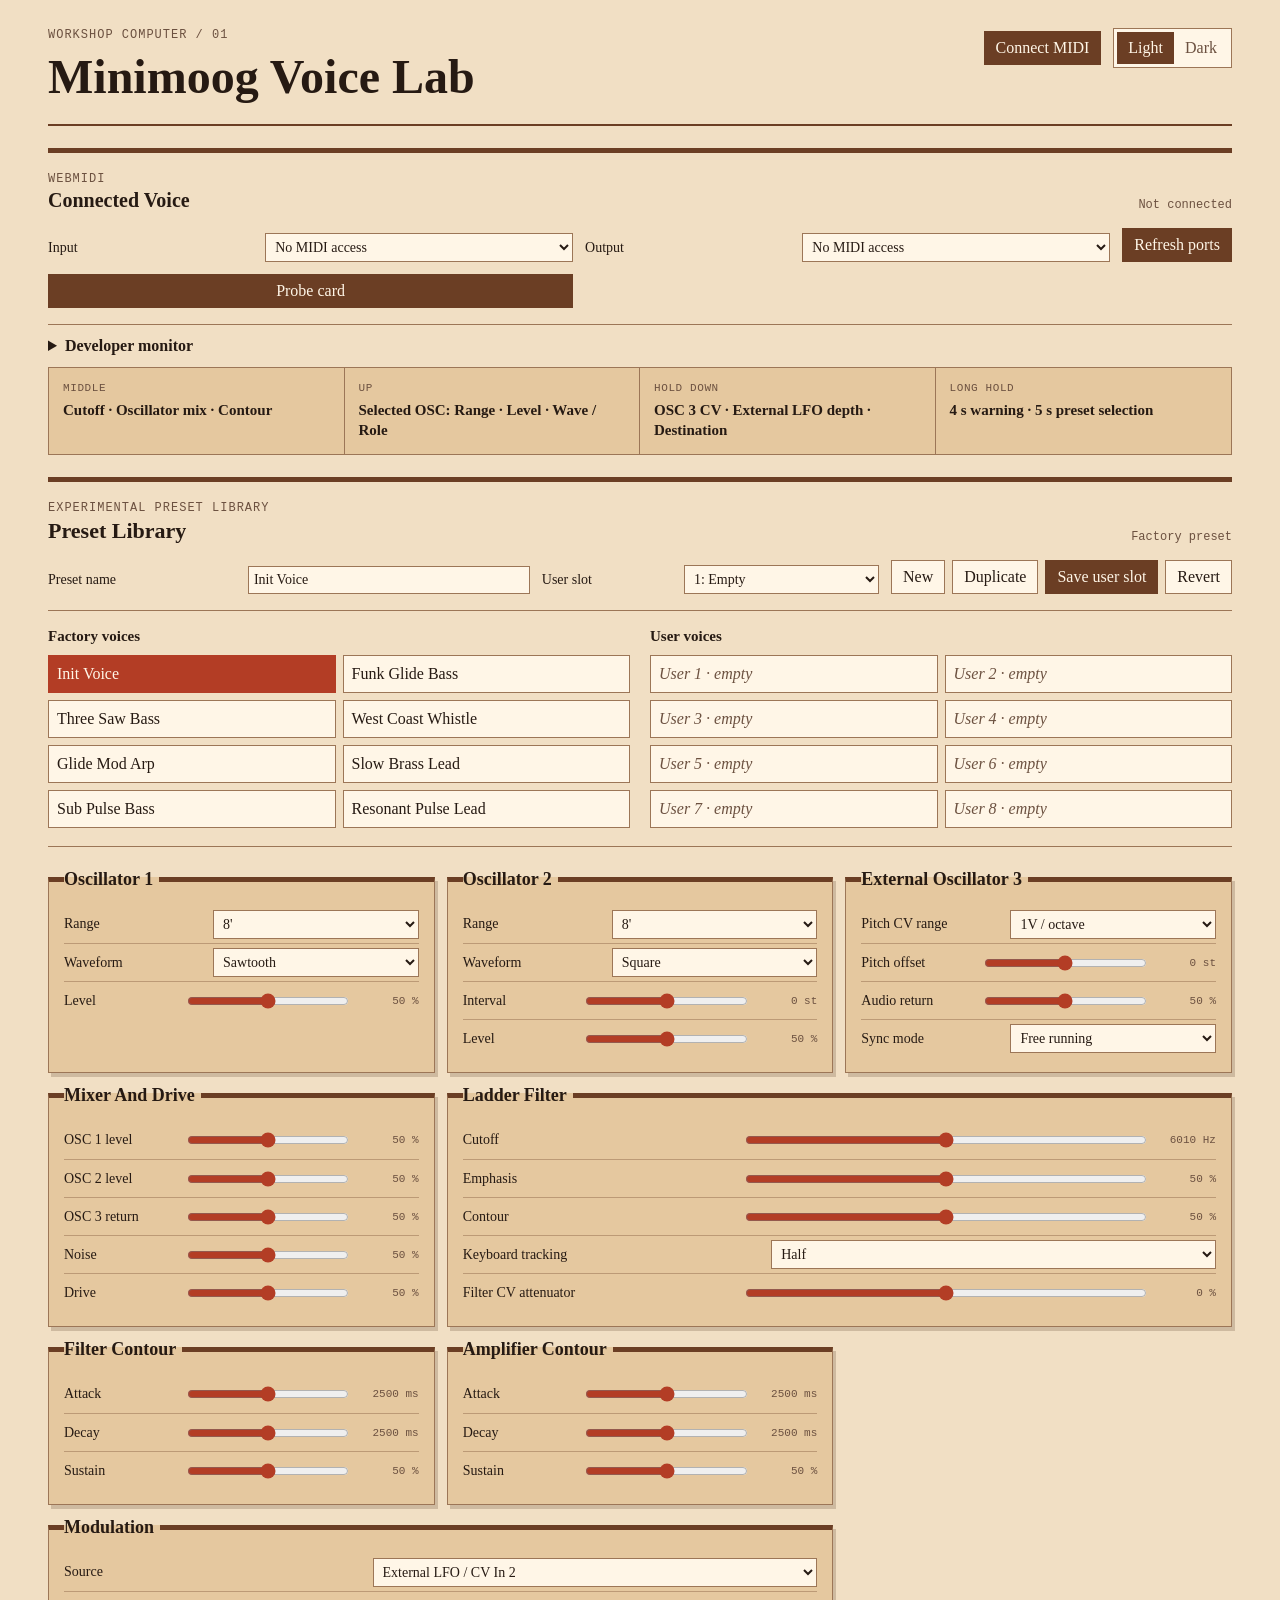
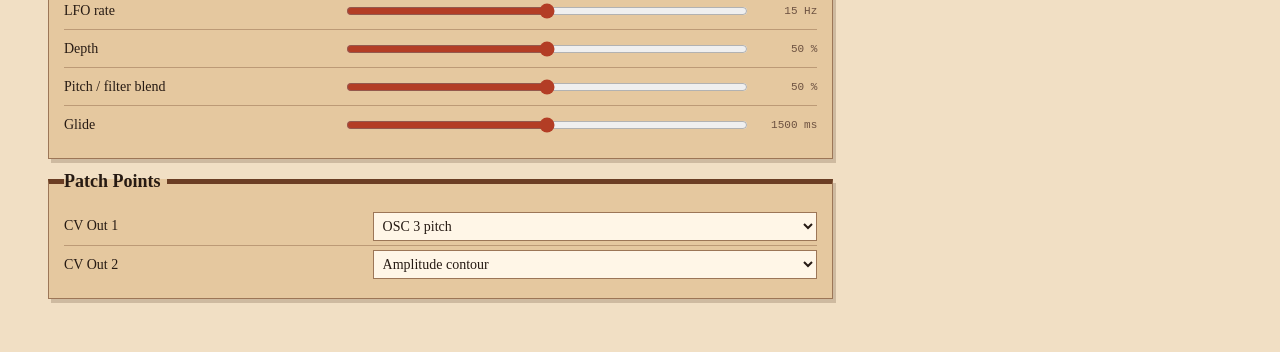
==== web/index.html @ 95cb6345 "Use MIDI CC identity readback for web connection" ====
<!doctype html>
<html lang="en">
<head>
  <meta charset="utf-8">
  <meta name="viewport" content="width=device-width, initial-scale=1">
  <meta name="color-scheme" content="light dark">
  <title>Minimoog Voice Lab</title>
  <link rel="stylesheet" href="styles.css">
</head>
<body>
  <main class="lab-shell">
    <header class="topbar">
      <div>
        <p class="eyebrow">Workshop Computer / 01</p>
        <h1>Minimoog Voice Lab</h1>
      </div>
      <div class="topbar-actions">
        <button id="midiConnect" class="connect-button" type="button">Connect MIDI</button>
        <div class="theme-toggle" role="group" aria-label="Colour theme">
          <button type="button" data-theme="light">Light</button>
          <button type="button" data-theme="dark">Dark</button>
        </div>
      </div>
    </header>

    <section class="midi-tools" aria-label="MIDI connection and developer monitor">
      <div class="midi-tools-head">
        <div>
          <span class="eyebrow">WebMIDI</span>
          <h2>Connected Voice</h2>
        </div>
        <output id="midiStatus" class="midi-status" aria-live="polite">Not connected</output>
      </div>
      <div class="midi-ports">
        <label>Input<select id="midiInput"><option>No MIDI access</option></select></label>
        <label>Output<select id="midiOutput"><option>No MIDI access</option></select></label>
        <button id="midiRefresh" type="button">Refresh ports</button>
        <button id="midiProbe" type="button">Probe card</button>
      </div>
      <details class="developer-tools">
        <summary>Developer monitor</summary>
        <div class="developer-actions">
          <button id="midiClearLog" type="button">Clear log</button>
          <label class="midi-filter"><input id="midiShowAll" type="checkbox"> Show all MIDI</label>
        </div>
        <pre id="midiLog" class="midi-log" aria-live="polite">Waiting for MIDI traffic.</pre>
        <div class="sysex-send">
          <label>Raw SysEx<input id="midiSysex" type="text" spellcheck="false" placeholder="F0 7D ... F7"></label>
          <button id="midiSendSysex" type="button">Send</button>
        </div>
      </details>
    </section>

    <section class="panel-map" aria-label="Physical panel mapping">
      <div><span>Middle</span><strong>Cutoff · Oscillator mix · Contour</strong></div>
      <div><span>Up</span><strong>Selected OSC: Range · Level · Wave / Role</strong></div>
      <div><span>Hold down</span><strong>OSC 3 CV · External LFO depth · Destination</strong></div>
      <div><span>Long hold</span><strong>4 s warning · 5 s preset selection</strong></div>
    </section>

    <section class="preset-workspace" aria-label="Preset library">
      <div class="preset-heading">
        <div>
          <span class="eyebrow">Experimental preset library</span>
          <h2>Preset Library</h2>
        </div>
        <output id="presetStatus" class="preset-status" aria-live="polite">Factory preset</output>
      </div>
      <div class="preset-layout">
        <label class="preset-name">Preset name<input id="presetName" type="text" maxlength="16" autocomplete="off"></label>
        <label class="preset-slot">User slot<select id="userSlot" aria-label="User preset slot"></select></label>
        <div class="preset-actions" aria-label="Preset actions">
          <button id="presetNew" type="button">New</button>
          <button id="presetDuplicate" type="button">Duplicate</button>
          <button id="presetSave" type="button">Save user slot</button>
          <button id="presetReset" type="button">Revert</button>
        </div>
      </div>
      <div class="preset-banks">
        <div>
          <h3>Factory voices</h3>
          <div id="factoryPresets" class="preset-list" role="list"></div>
        </div>
        <div>
          <h3>User voices</h3>
          <div id="userPresets" class="preset-list" role="list"></div>
        </div>
      </div>
    </section>

    <section class="control-grid">
      <fieldset class="module oscillator">
        <legend>Oscillator 1</legend>
        <label>Range<select data-param="osc1.range"><option>32'</option><option>16'</option><option selected>8'</option><option>4'</option><option>2'</option></select></label>
        <label>Waveform<select data-param="osc1.waveform"><option>Triangle</option><option>Triangle / sawtooth</option><option selected>Sawtooth</option><option>Square</option><option>Wide rectangle</option><option>Narrow rectangle</option></select></label>
        <label>Level<input data-param="osc1.level" data-unit="%" type="range" min="0" max="100" value="50"></label>
      </fieldset>

      <fieldset class="module oscillator">
        <legend>Oscillator 2</legend>
        <label>Range<select data-param="osc2.range"><option>32'</option><option>16'</option><option selected>8'</option><option>4'</option><option>2'</option></select></label>
        <label>Waveform<select data-param="osc2.waveform"><option>Triangle</option><option>Triangle / sawtooth</option><option>Sawtooth</option><option selected>Square</option><option>Wide rectangle</option><option>Narrow rectangle</option></select></label>
        <label>Interval<input data-param="osc2.interval" data-unit="st" type="range" min="-24" max="24" value="0"></label>
        <label>Level<input data-param="osc2.level" data-unit="%" type="range" min="0" max="100" value="50"></label>
      </fieldset>

      <fieldset class="module external">
        <legend>External Oscillator 3</legend>
        <label>Pitch CV range<select data-param="osc3.pitchRange"><option>Off</option><option selected>1V / octave</option><option>Wide</option></select></label>
        <label>Pitch offset<input data-param="osc3.offset" data-unit="st" type="range" min="-24" max="24" value="0"></label>
        <label>Audio return<input data-param="osc3.returnLevel" data-unit="%" type="range" min="0" max="100" value="50"></label>
        <label>Sync mode<select data-param="osc3.syncMode"><option selected>Free running</option><option>Envelope reset</option><option>Hard sync</option></select></label>
      </fieldset>

      <fieldset class="module mixer">
        <legend>Mixer And Drive</legend>
        <label>OSC 1 level<input data-param="mixer.osc1Level" data-unit="%" type="range" min="0" max="100" value="50"></label>
        <label>OSC 2 level<input data-param="mixer.osc2Level" data-unit="%" type="range" min="0" max="100" value="50"></label>
        <label>OSC 3 return<input data-param="mixer.osc3Return" data-unit="%" type="range" min="0" max="100" value="50"></label>
        <label>Noise<input data-param="mixer.noise" data-unit="%" type="range" min="0" max="100" value="50"></label>
        <label>Drive<input data-param="mixer.drive" data-unit="%" type="range" min="0" max="100" value="50"></label>
      </fieldset>

      <fieldset class="module filter wide">
        <legend>Ladder Filter</legend>
        <label>Cutoff<input data-param="filter.cutoff" data-unit="Hz" type="range" min="20" max="12000" value="6010"></label>
        <label>Emphasis<input data-param="filter.emphasis" data-unit="%" type="range" min="0" max="100" value="50"></label>
        <label>Contour<input data-param="filter.contour" data-unit="%" type="range" min="0" max="100" value="50"></label>
        <label>Keyboard tracking<select data-param="filter.keyboardTracking"><option>Off</option><option selected>Half</option><option>Full</option></select></label>
        <label>Filter CV attenuator<input data-param="filter.cvAttenuator" data-unit="%" type="range" min="-100" max="100" value="0"></label>
      </fieldset>

      <fieldset class="module envelope">
        <legend>Filter Contour</legend>
        <label>Attack<input data-param="filterAds.attack" data-unit="ms" type="range" min="0" max="5000" value="2500"></label>
        <label>Decay<input data-param="filterAds.decay" data-unit="ms" type="range" min="0" max="5000" value="2500"></label>
        <label>Sustain<input data-param="filterAds.sustain" data-unit="%" type="range" min="0" max="100" value="50"></label>
      </fieldset>

      <fieldset class="module envelope">
        <legend>Amplifier Contour</legend>
        <label>Attack<input data-param="ampAds.attack" data-unit="ms" type="range" min="0" max="5000" value="2500"></label>
        <label>Decay<input data-param="ampAds.decay" data-unit="ms" type="range" min="0" max="5000" value="2500"></label>
        <label>Sustain<input data-param="ampAds.sustain" data-unit="%" type="range" min="0" max="100" value="50"></label>
      </fieldset>

      <fieldset class="module modulation wide">
        <legend>Modulation</legend>
        <label>Source<select data-param="modulation.source"><option>Internal LFO</option><option selected>External LFO / CV In 2</option><option>Filter contour</option></select></label>
        <label>LFO rate<input data-param="modulation.rate" data-unit="Hz" type="range" min="0" max="30" step="0.1" value="15"></label>
        <label>Depth<input data-param="modulation.depth" data-unit="%" type="range" min="0" max="100" value="50"></label>
        <label>Pitch / filter blend<input data-param="modulation.blend" data-unit="%" type="range" min="0" max="100" value="50"></label>
        <label>Glide<input data-param="modulation.glide" data-unit="ms" type="range" min="0" max="3000" value="1500"></label>
      </fieldset>

      <fieldset class="module io wide">
        <legend>Patch Points</legend>
        <label>CV Out 1<select data-param="outputs.cvOut1"><option selected>OSC 3 pitch</option><option>Filter cutoff</option><option>Envelope</option></select></label>
        <label>CV Out 2<select data-param="outputs.cvOut2"><option selected>Amplitude contour</option><option>Filter contour</option><option>LFO</option></select></label>
      </fieldset>
    </section>

  </main>
  <script src="app.js"></script>
</body>
</html>
---- web/styles.css ----
:root {
  color-scheme: light;
  --paper: #f1dfc4;
  --panel: #e5c89f;
  --ink: #261a13;
  --muted: #6c5140;
  --line: #9c7657;
  --wood: #6b3e24;
  --accent: #b33d25;
  --control: #fff6e7;
  --shadow: rgba(68, 36, 18, 0.2);
}

:root[data-theme="dark"] {
  color-scheme: dark;
  --paper: #1f1712;
  --panel: #342016;
  --ink: #f8e8cd;
  --muted: #d0ac87;
  --line: #795039;
  --wood: #c47b48;
  --accent: #f07f45;
  --control: #291b15;
  --shadow: rgba(0, 0, 0, 0.35);
}

* { box-sizing: border-box; }
body { margin: 0; min-width: 320px; background: var(--paper); color: var(--ink); font-family: Georgia, "Times New Roman", serif; }
button, input, select { font: inherit; }
.lab-shell { max-width: 1320px; margin: 0 auto; padding: 28px clamp(18px, 4vw, 48px) 52px; }
.topbar { display: flex; justify-content: space-between; gap: 24px; align-items: start; border-bottom: 2px solid var(--wood); padding-bottom: 20px; }
.eyebrow { margin: 0 0 7px; color: var(--muted); font: 12px ui-monospace, SFMono-Regular, Menlo, monospace; letter-spacing: 1px; text-transform: uppercase; }
h1 { margin: 0; font-size: clamp(30px, 5vw, 48px); font-weight: 600; }
.topbar-actions { display: flex; gap: 12px; align-items: center; }
.connect-button, .midi-ports button, .developer-actions button, .sysex-send button, .preset-actions button { border: 1px solid var(--wood); border-radius: 0; background: var(--wood); color: #fff6e7; cursor: pointer; padding: 7px 11px; }
.theme-toggle { display: flex; border: 1px solid var(--line); padding: 3px; background: var(--control); }
.theme-toggle button { border: 0; background: transparent; color: var(--muted); cursor: pointer; padding: 7px 11px; }
.theme-toggle button.is-active { background: var(--wood); color: #fff6e7; }
.panel-map { display: grid; grid-template-columns: repeat(4, minmax(0, 1fr)); border: 1px solid var(--line); border-top: 0; background: var(--panel); }
.panel-map div { min-height: 82px; padding: 14px; border-right: 1px solid var(--line); }
.panel-map div:last-child { border-right: 0; }
.panel-map span { display: block; color: var(--muted); font: 11px ui-monospace, SFMono-Regular, Menlo, monospace; letter-spacing: .6px; text-transform: uppercase; }
.panel-map strong { display: block; margin-top: 7px; font-size: 15px; line-height: 1.3; }
.preset-workspace { margin-top: 22px; border-top: 5px solid var(--wood); border-bottom: 1px solid var(--line); padding: 15px 0 18px; }
.preset-heading { display: flex; justify-content: space-between; gap: 16px; align-items: end; }
.preset-heading h2, .preset-workspace h3 { margin: 3px 0 0; }
.preset-heading h2 { font-size: 22px; }
.preset-workspace h3 { font-size: 15px; }
.preset-status { color: var(--muted); font: 12px ui-monospace, SFMono-Regular, Menlo, monospace; text-align: right; }
.preset-layout { display: grid; grid-template-columns: minmax(200px, 1fr) minmax(160px, .7fr) auto; gap: 12px; align-items: end; margin: 16px 0; }
.preset-layout label { border: 0; min-height: 0; }
.preset-name input { width: 100%; border: 1px solid var(--line); border-radius: 0; background: var(--control); color: var(--ink); padding: 5px; }
.preset-actions { display: flex; flex-wrap: wrap; gap: 7px; justify-content: end; }
.preset-actions button:nth-child(1), .preset-actions button:nth-child(2), .preset-actions button:nth-child(4) { background: var(--control); color: var(--ink); border-color: var(--line); }
.preset-banks { display: grid; grid-template-columns: repeat(2, minmax(0, 1fr)); gap: 20px; border-top: 1px solid var(--line); padding-top: 14px; }
.preset-list { display: grid; grid-template-columns: repeat(2, minmax(0, 1fr)); gap: 7px; margin-top: 10px; }
.preset-button { min-width: 0; min-height: 38px; border: 1px solid var(--line); border-radius: 0; background: var(--control); color: var(--ink); cursor: pointer; overflow: hidden; padding: 6px 8px; text-align: left; text-overflow: ellipsis; white-space: nowrap; }
.preset-button.is-active { background: var(--accent); border-color: var(--accent); color: #fff6e7; }
.preset-button.is-empty { color: var(--muted); cursor: default; font-style: italic; }
.control-grid { display: grid; grid-template-columns: repeat(3, minmax(0, 1fr)); gap: 12px; margin-top: 22px; }
.module { min-width: 0; margin: 0; padding: 15px; border: 1px solid var(--line); border-top: 5px solid var(--wood); background: var(--panel); box-shadow: 3px 4px 0 var(--shadow); }
.module.wide { grid-column: span 2; }
legend { padding: 0 6px 0 0; font-size: 18px; font-weight: 700; }
label { display: grid; grid-template-columns: minmax(0, 1fr) minmax(84px, 1.5fr); align-items: center; gap: 12px; min-height: 38px; border-top: 1px solid color-mix(in srgb, var(--line) 55%, transparent); font-size: 14px; }
label:first-of-type { border-top: 0; }
label:has(input[type="range"]) { grid-template-columns: minmax(0, 1fr) minmax(84px, 1.5fr) auto; }
select { width: 100%; border: 1px solid var(--line); border-radius: 0; background: var(--control); color: var(--ink); padding: 5px; }
input[type="range"] { width: 100%; accent-color: var(--accent); }
.range-readout {
  width: 9ch;
  color: var(--muted);
  font: 11px ui-monospace, SFMono-Regular, Menlo, monospace;
  font-variant-numeric: tabular-nums;
  text-align: right;
  white-space: nowrap;
}
.midi-tools { margin-top: 22px; border-top: 5px solid var(--wood); border-bottom: 1px solid var(--line); padding: 15px 0 0; }
.midi-tools-head { display: flex; justify-content: space-between; gap: 16px; align-items: end; }
.midi-tools h2 { margin: 3px 0 0; font-size: 20px; }
.midi-status { color: var(--muted); font: 12px ui-monospace, SFMono-Regular, Menlo, monospace; text-align: right; }
.midi-ports { display: grid; grid-template-columns: repeat(2, minmax(0, 1fr)) auto; gap: 12px; align-items: end; margin: 16px 0; }
.midi-ports label, .sysex-send label { border: 0; min-height: 0; }
.developer-tools { border-top: 1px solid var(--line); }
.developer-tools summary { cursor: pointer; padding: 12px 0; font-weight: 700; }
.developer-actions { display: flex; justify-content: space-between; gap: 12px; align-items: center; padding-bottom: 10px; }
.midi-filter { display: flex; align-items: center; gap: 6px; min-height: 0; border: 0; }
.midi-log { min-height: 180px; max-height: 320px; margin: 0 0 12px; overflow: auto; border: 1px solid var(--line); background: var(--control); color: var(--ink); padding: 10px; font: 12px/1.45 ui-monospace, SFMono-Regular, Menlo, monospace; white-space: pre-wrap; }
.sysex-send { display: grid; grid-template-columns: minmax(0, 1fr) auto; gap: 12px; align-items: end; padding-bottom: 16px; }
.sysex-send input { width: 100%; border: 1px solid var(--line); border-radius: 0; background: var(--control); color: var(--ink); padding: 5px; font: 12px ui-monospace, SFMono-Regular, Menlo, monospace; }
@media (max-width: 900px) { .panel-map, .control-grid { grid-template-columns: repeat(2, minmax(0, 1fr)); } .panel-map div:nth-child(2) { border-right: 0; } .module.wide { grid-column: span 2; } .preset-layout { grid-template-columns: repeat(2, minmax(0, 1fr)); } .preset-actions { grid-column: span 2; justify-content: start; } }
@media (max-width: 600px) { .topbar { align-items: center; } .topbar-actions { align-items: end; flex-direction: column; } .panel-map, .control-grid, .midi-ports, .preset-layout, .preset-banks { grid-template-columns: 1fr; } .panel-map div, .panel-map div:nth-child(2) { border-right: 0; border-bottom: 1px solid var(--line); } .panel-map div:last-child { border-bottom: 0; } .module.wide { grid-column: auto; } label, label:has(input[type="range"]), .sysex-send label { grid-template-columns: 1fr; gap: 4px; padding: 8px 0; } .range-readout { text-align: left; } .midi-tools-head, .developer-actions, .sysex-send { align-items: stretch; flex-direction: column; } .sysex-send { display: flex; } .preset-heading { align-items: start; flex-direction: column; } .preset-status { text-align: left; } .preset-actions { grid-column: auto; justify-content: start; } }
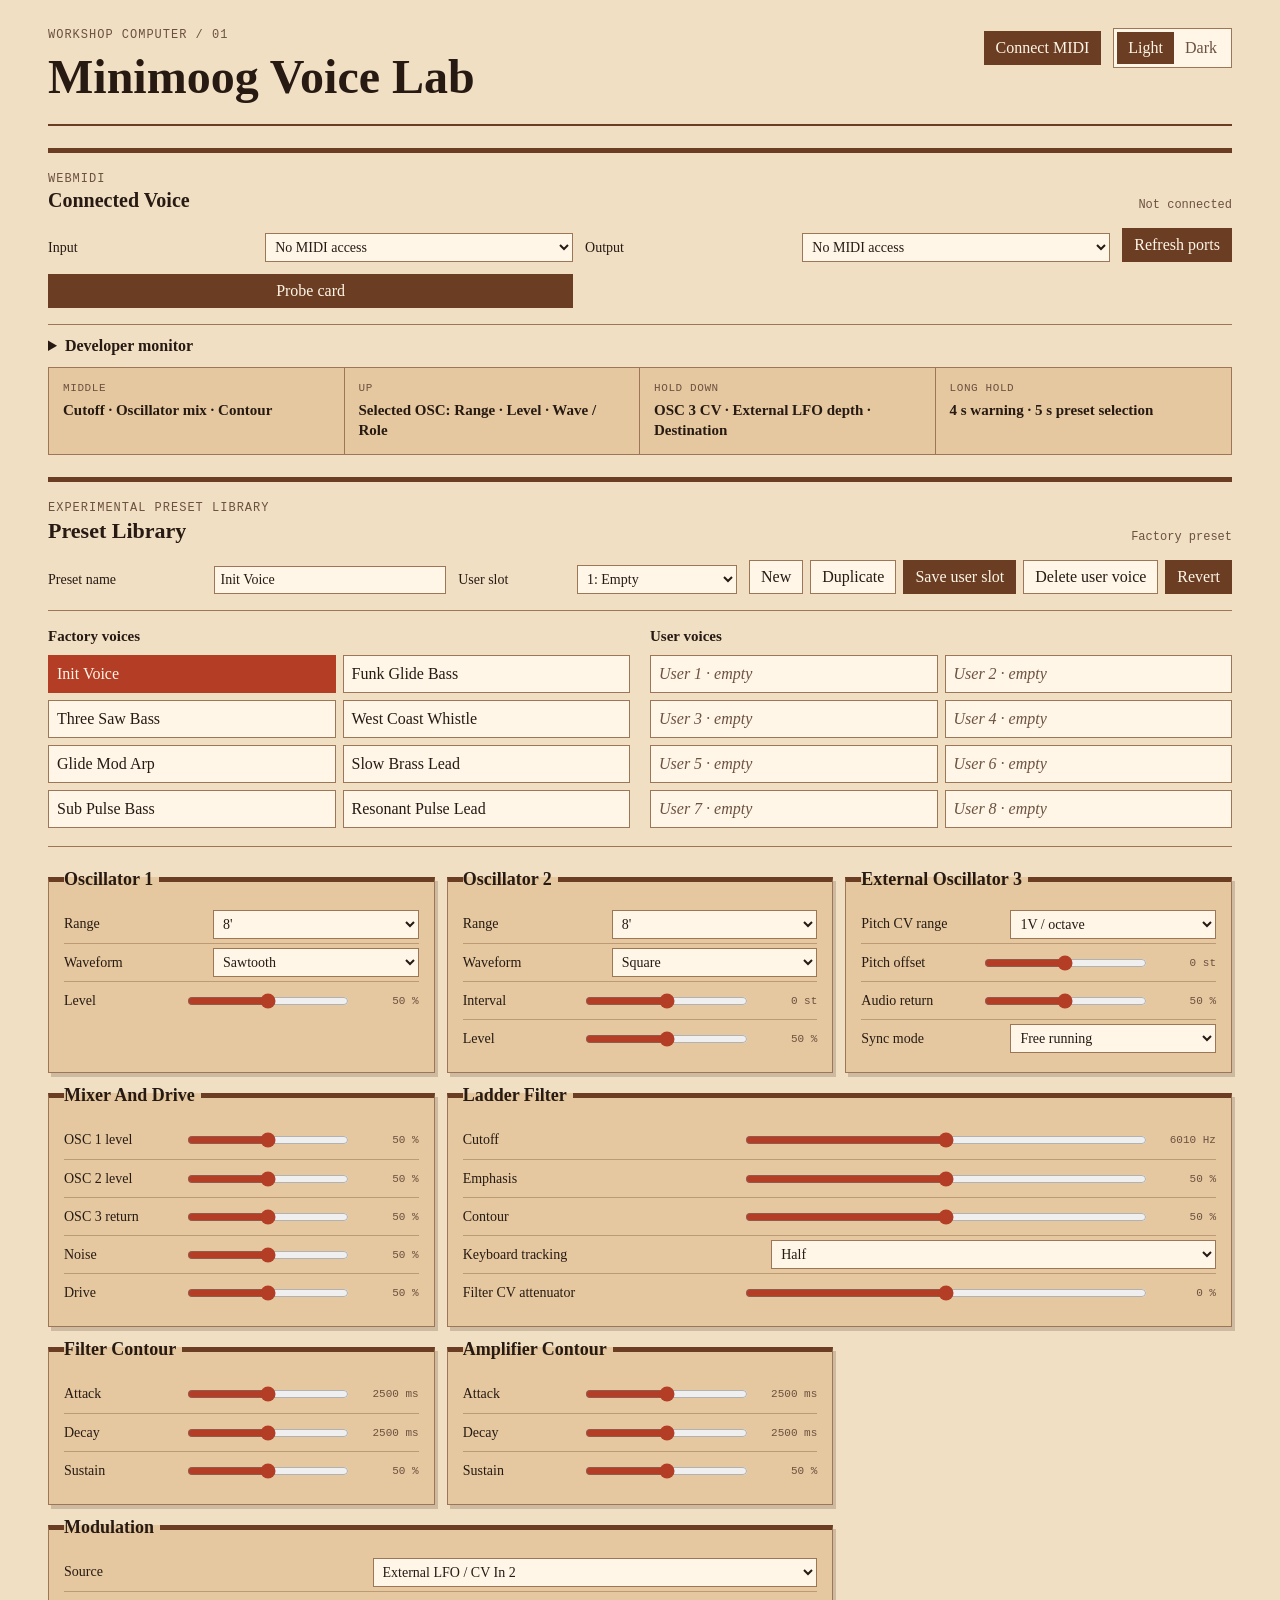
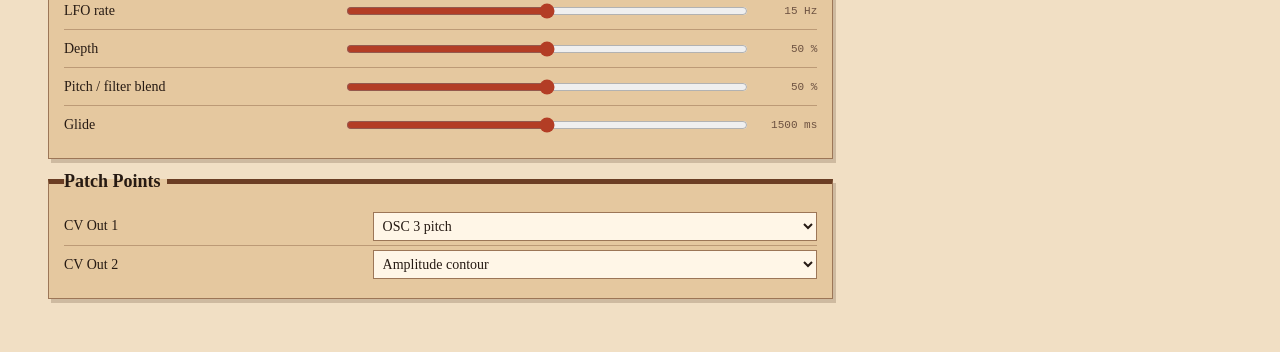
==== commit 756d211c: "Add guarded user voice deletion to web workspace" ====
--- a/web/index.html
+++ b/web/index.html
@@ -73,6 +73,7 @@
           <button id="presetNew" type="button">New</button>
           <button id="presetDuplicate" type="button">Duplicate</button>
           <button id="presetSave" type="button">Save user slot</button>
+          <button id="presetDelete" type="button">Delete user voice</button>
           <button id="presetReset" type="button">Revert</button>
         </div>
       </div>
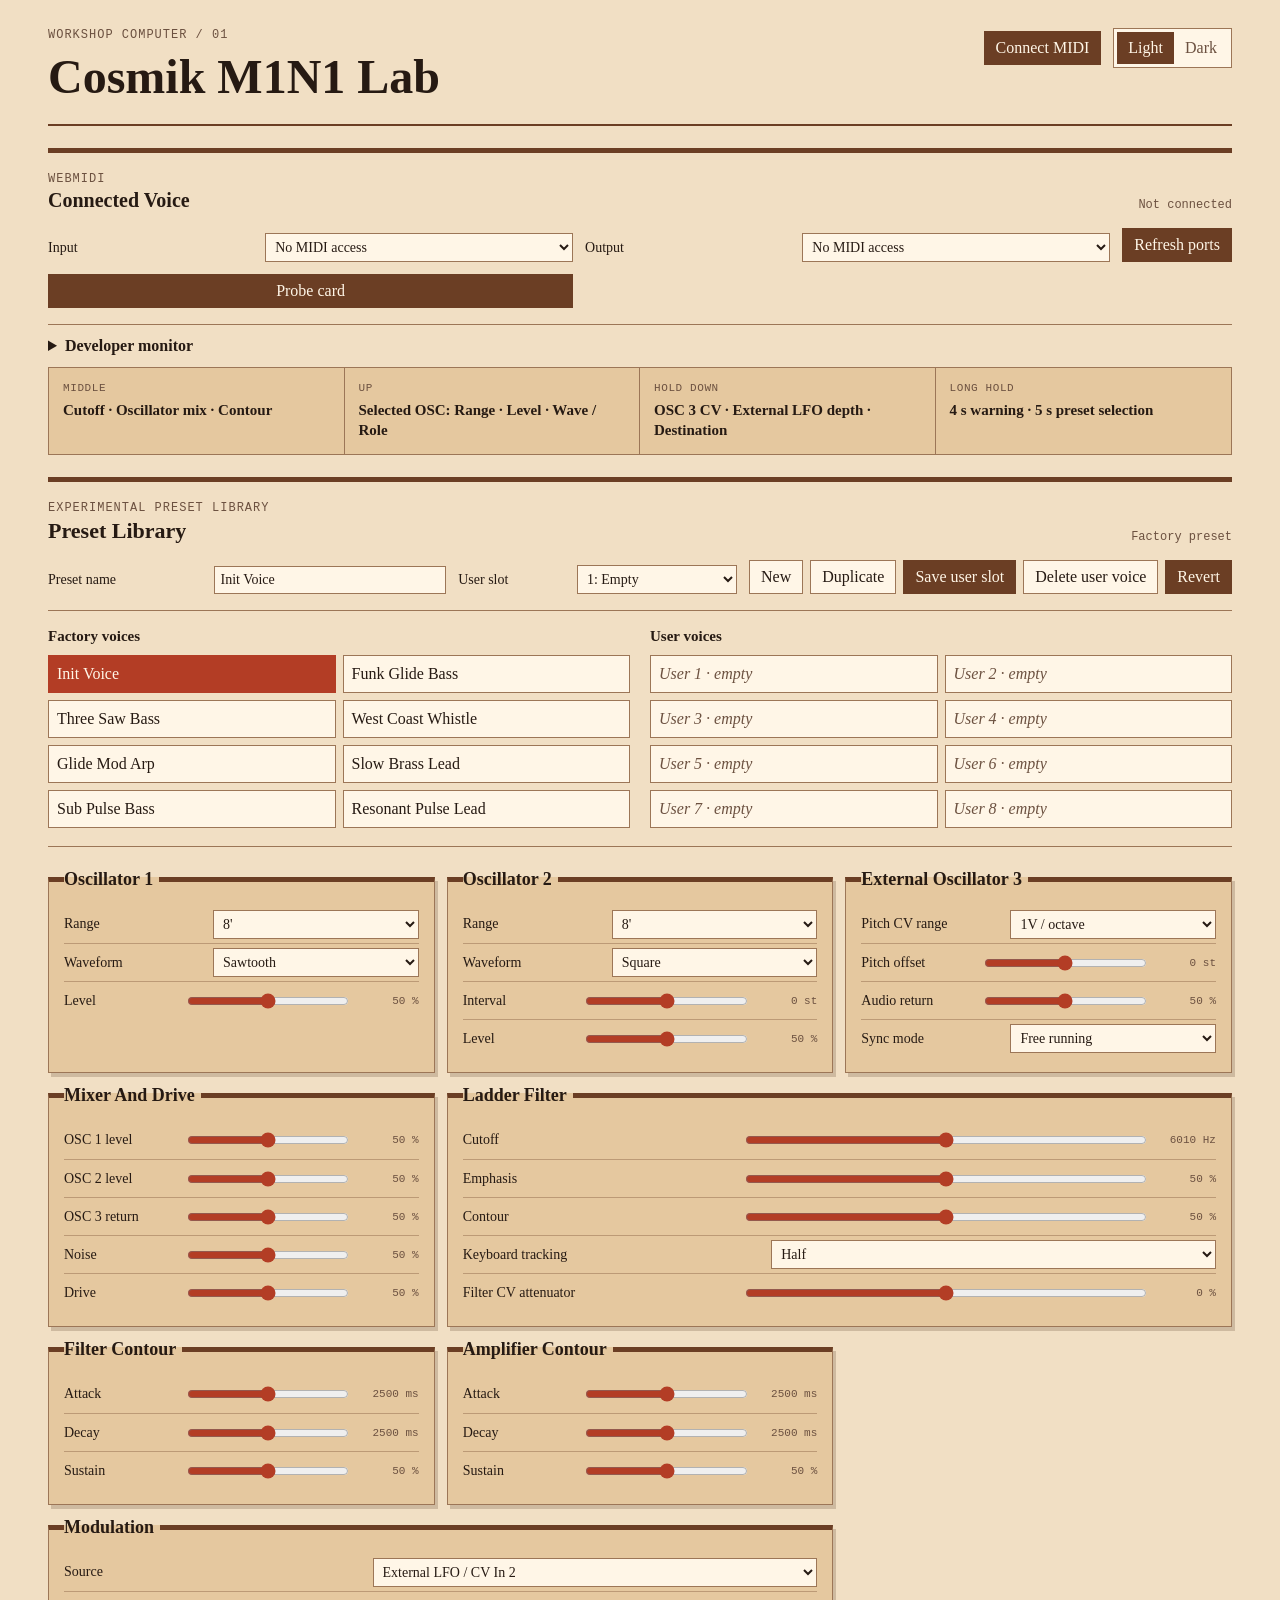
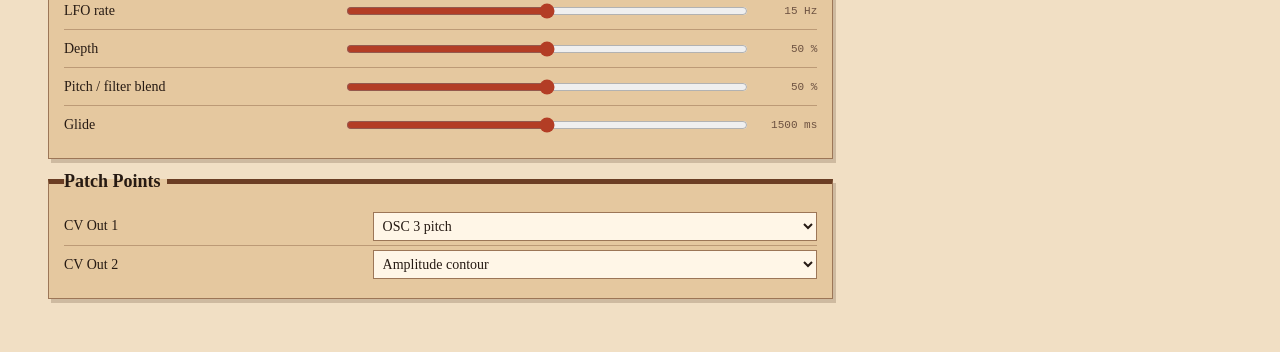
==== commit 043c5fc1: "Rename experimental card Cosmik M1N1" ====
--- a/web/index.html
+++ b/web/index.html
@@ -4,7 +4,7 @@
   <meta charset="utf-8">
   <meta name="viewport" content="width=device-width, initial-scale=1">
   <meta name="color-scheme" content="light dark">
-  <title>Minimoog Voice Lab</title>
+  <title>Cosmik M1N1 Lab</title>
   <link rel="stylesheet" href="styles.css">
 </head>
 <body>
@@ -12,7 +12,7 @@
     <header class="topbar">
       <div>
         <p class="eyebrow">Workshop Computer / 01</p>
-        <h1>Minimoog Voice Lab</h1>
+        <h1>Cosmik M1N1 Lab</h1>
       </div>
       <div class="topbar-actions">
         <button id="midiConnect" class="connect-button" type="button">Connect MIDI</button>
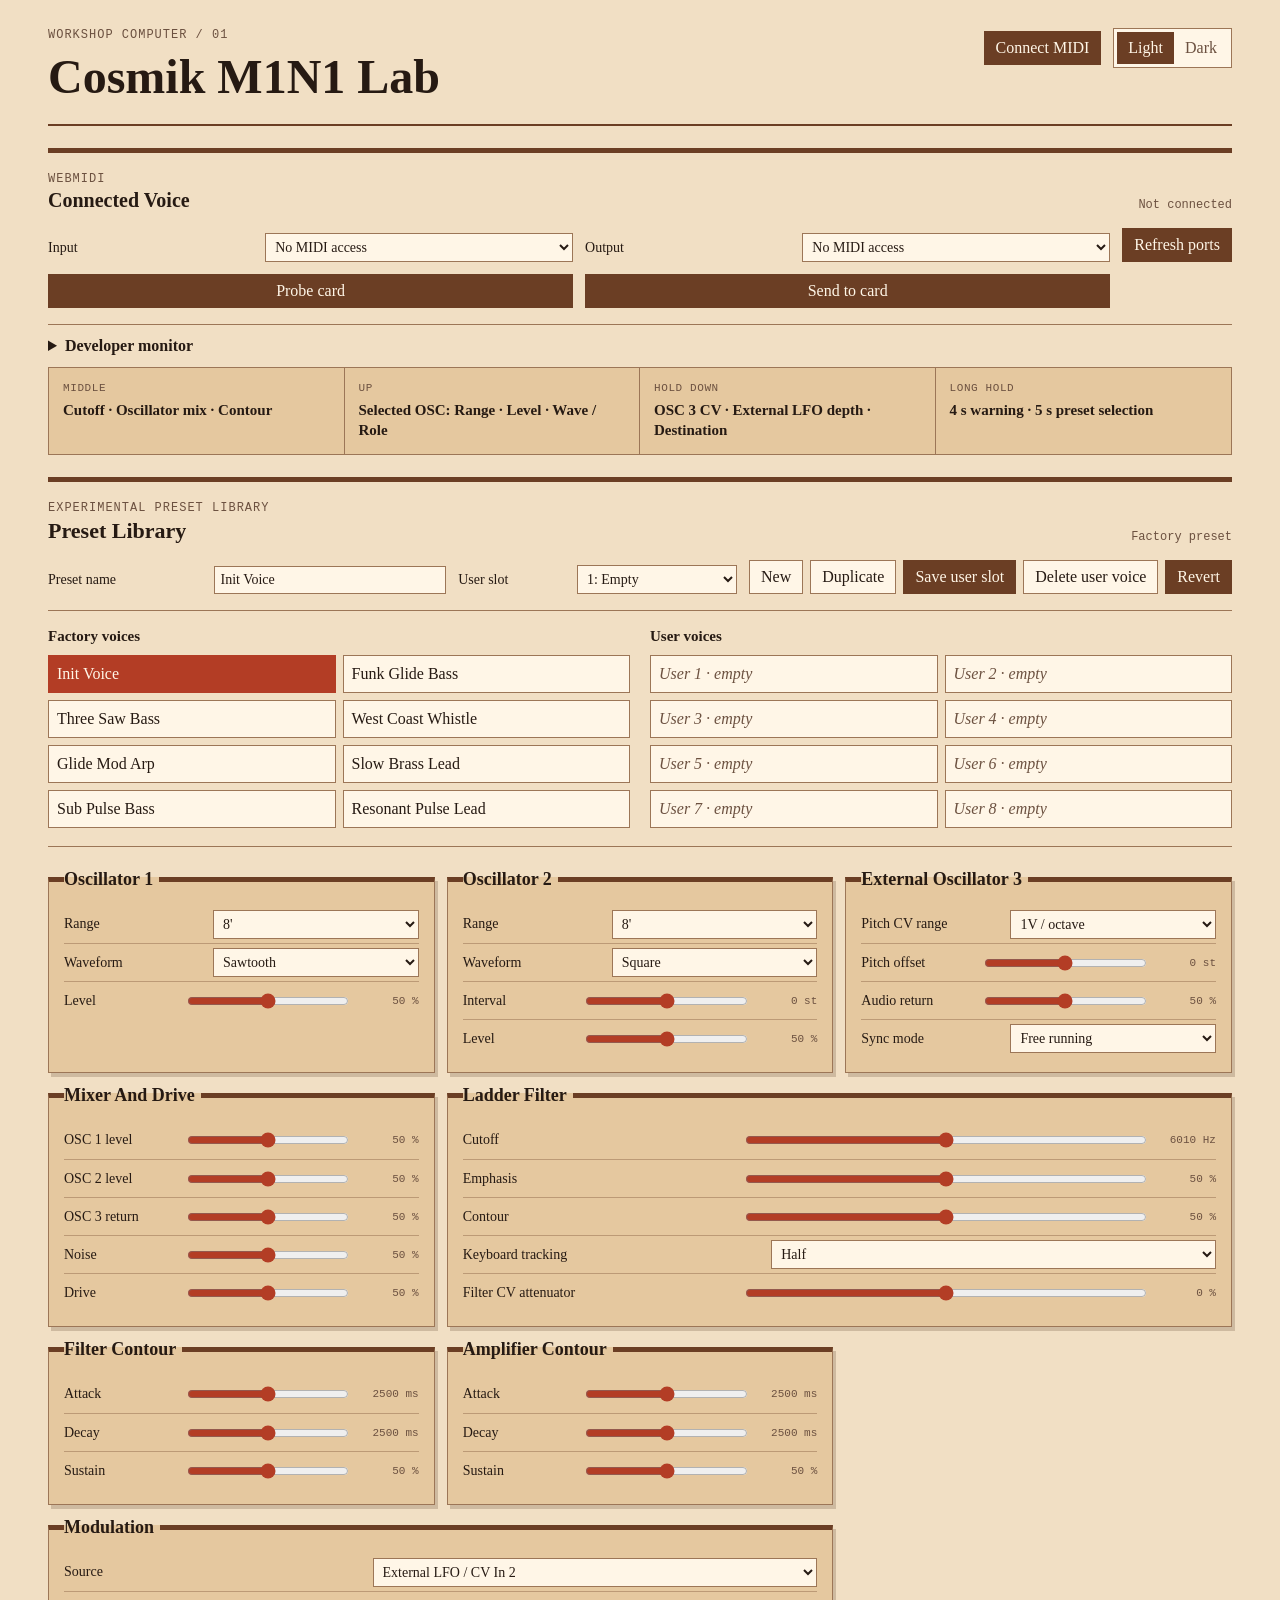
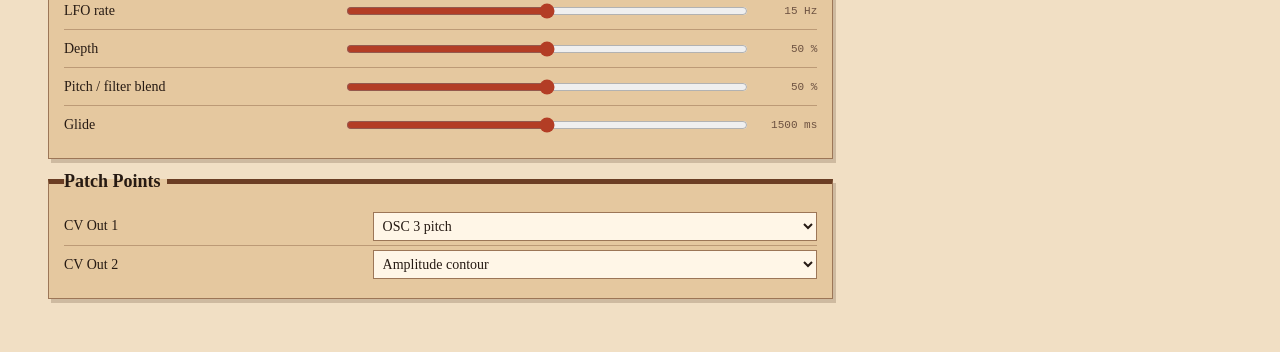
==== commit 5f08670e: "Bind live web voice controls to Cosmik M1N1" ====
--- a/web/index.html
+++ b/web/index.html
@@ -36,6 +36,7 @@
         <label>Output<select id="midiOutput"><option>No MIDI access</option></select></label>
         <button id="midiRefresh" type="button">Refresh ports</button>
         <button id="midiProbe" type="button">Probe card</button>
+        <button id="midiApply" type="button">Send to card</button>
       </div>
       <details class="developer-tools">
         <summary>Developer monitor</summary>
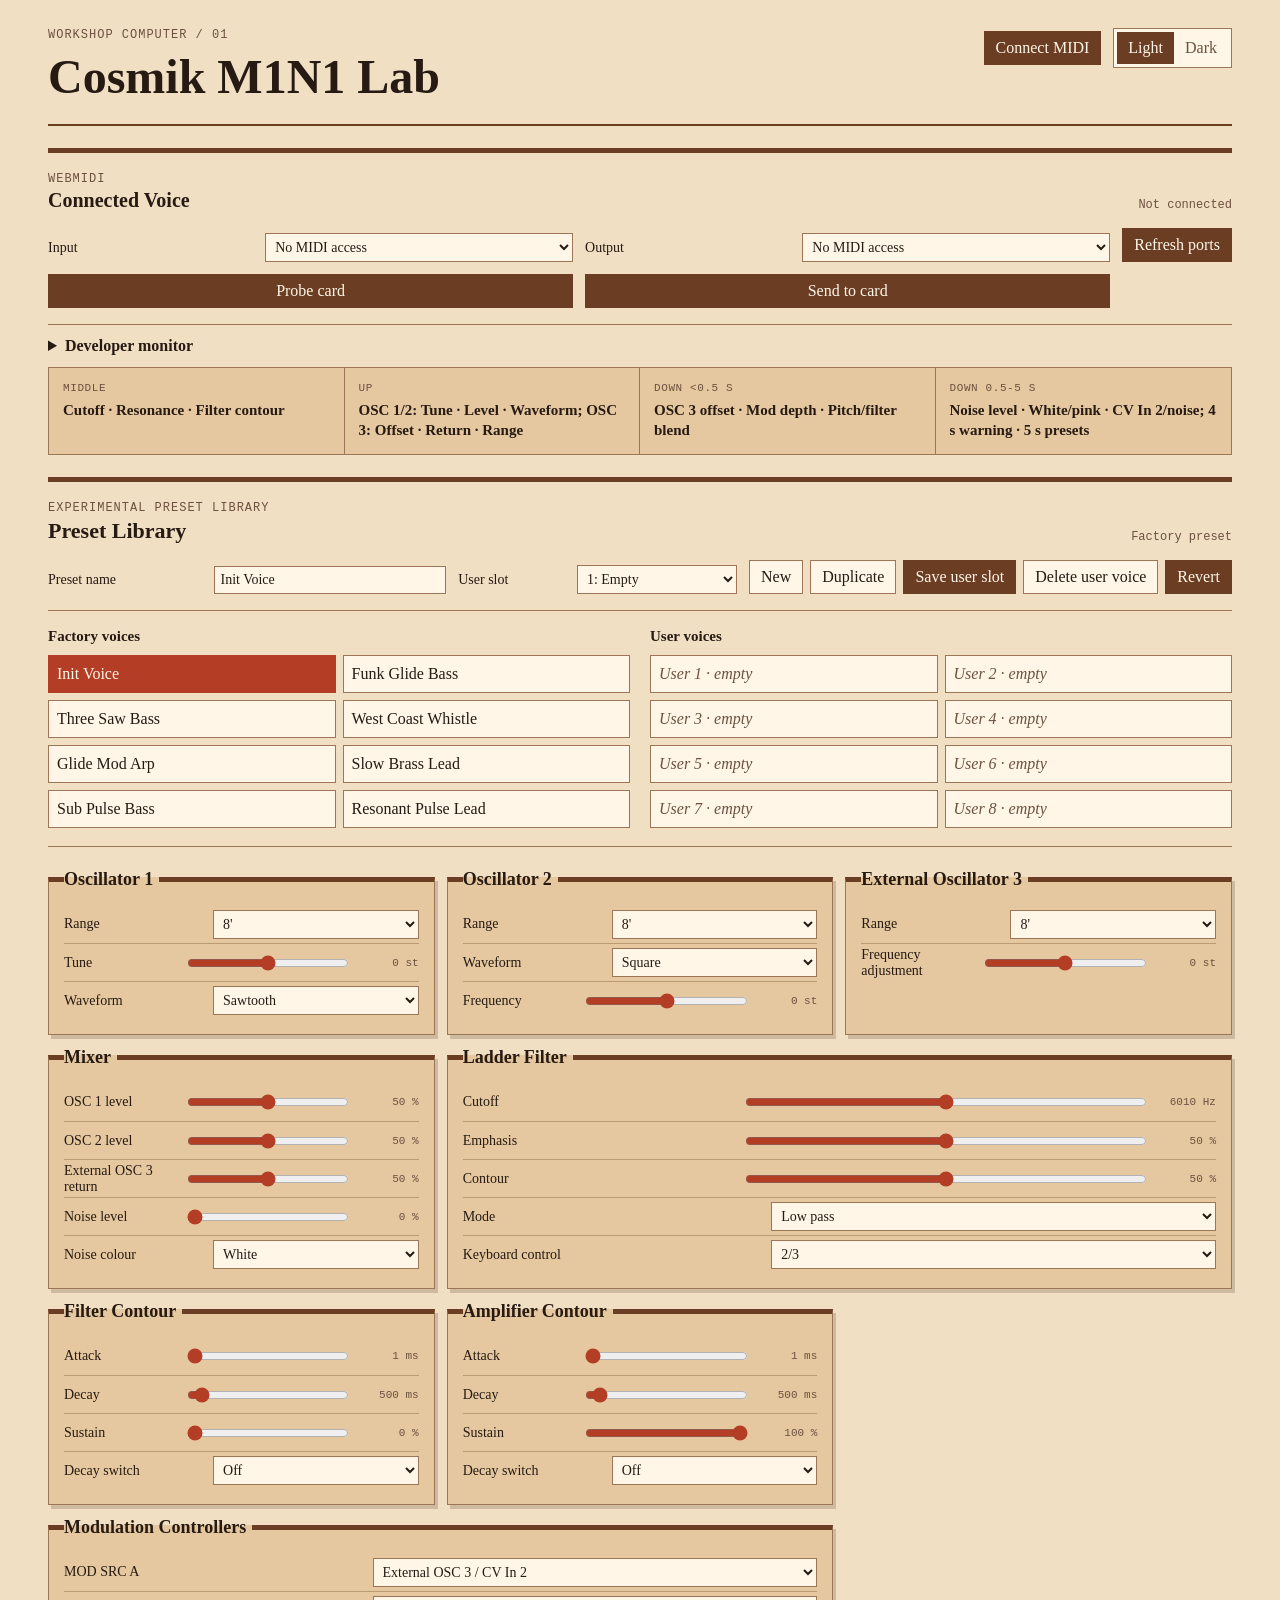
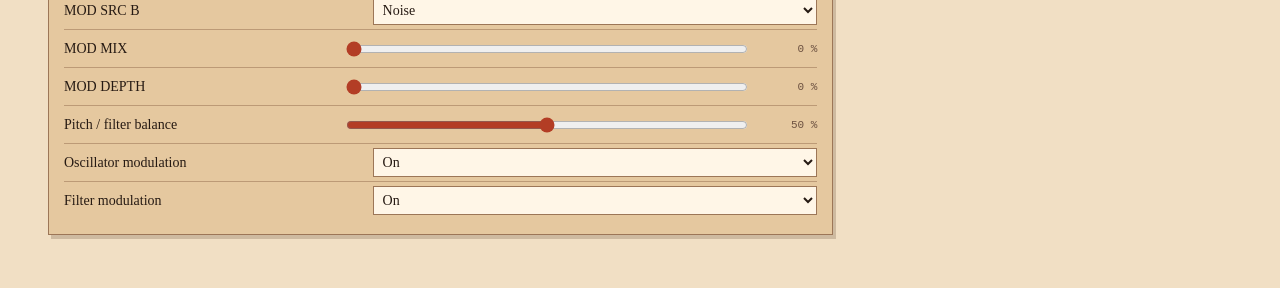
==== commit b4c3188f: "updates and fine tuning" ====
--- a/web/index.html
+++ b/web/index.html
@@ -42,7 +42,7 @@
         <summary>Developer monitor</summary>
         <div class="developer-actions">
           <button id="midiClearLog" type="button">Clear log</button>
-          <label class="midi-filter"><input id="midiShowAll" type="checkbox"> Show all MIDI</label>
+          <label class="midi-filter"><input id="midiShowAll" type="checkbox"> Include performance MIDI</label>
         </div>
         <pre id="midiLog" class="midi-log" aria-live="polite">Waiting for MIDI traffic.</pre>
         <div class="sysex-send">
@@ -53,10 +53,10 @@
     </section>
 
     <section class="panel-map" aria-label="Physical panel mapping">
-      <div><span>Middle</span><strong>Cutoff · Oscillator mix · Contour</strong></div>
-      <div><span>Up</span><strong>Selected OSC: Range · Level · Wave / Role</strong></div>
-      <div><span>Hold down</span><strong>OSC 3 CV · External LFO depth · Destination</strong></div>
-      <div><span>Long hold</span><strong>4 s warning · 5 s preset selection</strong></div>
+      <div><span>Middle</span><strong>Cutoff · Resonance · Filter contour</strong></div>
+      <div><span>Up</span><strong>OSC 1/2: Tune · Level · Waveform; OSC 3: Offset · Return · Range</strong></div>
+      <div><span>Down &lt;0.5 s</span><strong>OSC 3 offset · Mod depth · Pitch/filter blend</strong></div>
+      <div><span>Down 0.5-5 s</span><strong>Noise level · White/pink · CV In 2/noise; 4 s warning · 5 s presets</strong></div>
     </section>
 
     <section class="preset-workspace" aria-label="Preset library">
@@ -94,33 +94,30 @@
       <fieldset class="module oscillator">
         <legend>Oscillator 1</legend>
         <label>Range<select data-param="osc1.range"><option>32'</option><option>16'</option><option selected>8'</option><option>4'</option><option>2'</option></select></label>
+        <label>Tune<input data-param="osc1.tune" data-unit="st" type="range" min="-7" max="7" value="0"></label>
         <label>Waveform<select data-param="osc1.waveform"><option>Triangle</option><option>Triangle / sawtooth</option><option selected>Sawtooth</option><option>Square</option><option>Wide rectangle</option><option>Narrow rectangle</option></select></label>
-        <label>Level<input data-param="osc1.level" data-unit="%" type="range" min="0" max="100" value="50"></label>
       </fieldset>
 
       <fieldset class="module oscillator">
         <legend>Oscillator 2</legend>
         <label>Range<select data-param="osc2.range"><option>32'</option><option>16'</option><option selected>8'</option><option>4'</option><option>2'</option></select></label>
         <label>Waveform<select data-param="osc2.waveform"><option>Triangle</option><option>Triangle / sawtooth</option><option>Sawtooth</option><option selected>Square</option><option>Wide rectangle</option><option>Narrow rectangle</option></select></label>
-        <label>Interval<input data-param="osc2.interval" data-unit="st" type="range" min="-24" max="24" value="0"></label>
-        <label>Level<input data-param="osc2.level" data-unit="%" type="range" min="0" max="100" value="50"></label>
+        <label>Frequency<input data-param="osc2.interval" data-unit="st" type="range" min="-7" max="7" value="0"></label>
       </fieldset>
 
       <fieldset class="module external">
         <legend>External Oscillator 3</legend>
-        <label>Pitch CV range<select data-param="osc3.pitchRange"><option>Off</option><option selected>1V / octave</option><option>Wide</option></select></label>
-        <label>Pitch offset<input data-param="osc3.offset" data-unit="st" type="range" min="-24" max="24" value="0"></label>
-        <label>Audio return<input data-param="osc3.returnLevel" data-unit="%" type="range" min="0" max="100" value="50"></label>
-        <label>Sync mode<select data-param="osc3.syncMode"><option selected>Free running</option><option>Envelope reset</option><option>Hard sync</option></select></label>
+        <label>Range<select data-param="osc3.range"><option>32'</option><option>16'</option><option selected>8'</option><option>4'</option><option>2'</option></select></label>
+        <label>Frequency adjustment<input data-param="osc3.offset" data-unit="st" type="range" min="-7" max="7" value="0"></label>
       </fieldset>
 
       <fieldset class="module mixer">
-        <legend>Mixer And Drive</legend>
+        <legend>Mixer</legend>
         <label>OSC 1 level<input data-param="mixer.osc1Level" data-unit="%" type="range" min="0" max="100" value="50"></label>
         <label>OSC 2 level<input data-param="mixer.osc2Level" data-unit="%" type="range" min="0" max="100" value="50"></label>
-        <label>OSC 3 return<input data-param="mixer.osc3Return" data-unit="%" type="range" min="0" max="100" value="50"></label>
-        <label>Noise<input data-param="mixer.noise" data-unit="%" type="range" min="0" max="100" value="50"></label>
-        <label>Drive<input data-param="mixer.drive" data-unit="%" type="range" min="0" max="100" value="50"></label>
+        <label>External OSC 3 return<input data-param="mixer.osc3Return" data-unit="%" type="range" min="0" max="100" value="50"></label>
+        <label>Noise level<input data-param="mixer.noise" data-unit="%" type="range" min="0" max="100" value="0"></label>
+        <label>Noise colour<select data-param="mixer.noiseColour"><option selected>White</option><option>Pink</option></select></label>
       </fieldset>
 
       <fieldset class="module filter wide">
@@ -128,37 +125,35 @@
         <label>Cutoff<input data-param="filter.cutoff" data-unit="Hz" type="range" min="20" max="12000" value="6010"></label>
         <label>Emphasis<input data-param="filter.emphasis" data-unit="%" type="range" min="0" max="100" value="50"></label>
         <label>Contour<input data-param="filter.contour" data-unit="%" type="range" min="0" max="100" value="50"></label>
-        <label>Keyboard tracking<select data-param="filter.keyboardTracking"><option>Off</option><option selected>Half</option><option>Full</option></select></label>
-        <label>Filter CV attenuator<input data-param="filter.cvAttenuator" data-unit="%" type="range" min="-100" max="100" value="0"></label>
+        <label>Mode<select data-param="filter.range"><option selected>Low pass</option><option>High pass</option></select></label>
+        <label>Keyboard control<select data-param="filter.keyboardTracking"><option>None</option><option>1/3</option><option selected>2/3</option><option>Full</option></select></label>
       </fieldset>
 
       <fieldset class="module envelope">
         <legend>Filter Contour</legend>
-        <label>Attack<input data-param="filterAds.attack" data-unit="ms" type="range" min="0" max="5000" value="2500"></label>
-        <label>Decay<input data-param="filterAds.decay" data-unit="ms" type="range" min="0" max="5000" value="2500"></label>
-        <label>Sustain<input data-param="filterAds.sustain" data-unit="%" type="range" min="0" max="100" value="50"></label>
+        <label>Attack<input data-param="filterAds.attack" data-unit="ms" type="range" min="1" max="10000" value="1"></label>
+        <label>Decay<input data-param="filterAds.decay" data-unit="ms" type="range" min="4" max="10000" value="500"></label>
+        <label>Sustain<input data-param="filterAds.sustain" data-unit="%" type="range" min="0" max="100" value="0"></label>
+        <label>Decay switch <select data-param="filterAds.decayRelease"><option value="false" selected>Off</option><option value="true">On</option></select></label>
       </fieldset>
 
       <fieldset class="module envelope">
         <legend>Amplifier Contour</legend>
-        <label>Attack<input data-param="ampAds.attack" data-unit="ms" type="range" min="0" max="5000" value="2500"></label>
-        <label>Decay<input data-param="ampAds.decay" data-unit="ms" type="range" min="0" max="5000" value="2500"></label>
-        <label>Sustain<input data-param="ampAds.sustain" data-unit="%" type="range" min="0" max="100" value="50"></label>
+        <label>Attack<input data-param="ampAds.attack" data-unit="ms" type="range" min="1" max="10000" value="1"></label>
+        <label>Decay<input data-param="ampAds.decay" data-unit="ms" type="range" min="4" max="10000" value="500"></label>
+        <label>Sustain<input data-param="ampAds.sustain" data-unit="%" type="range" min="0" max="100" value="100"></label>
+        <label>Decay switch <select data-param="ampAds.decayRelease"><option value="false" selected>Off</option><option value="true">On</option></select></label>
       </fieldset>
 
       <fieldset class="module modulation wide">
-        <legend>Modulation</legend>
-        <label>Source<select data-param="modulation.source"><option>Internal LFO</option><option selected>External LFO / CV In 2</option><option>Filter contour</option></select></label>
-        <label>LFO rate<input data-param="modulation.rate" data-unit="Hz" type="range" min="0" max="30" step="0.1" value="15"></label>
-        <label>Depth<input data-param="modulation.depth" data-unit="%" type="range" min="0" max="100" value="50"></label>
-        <label>Pitch / filter blend<input data-param="modulation.blend" data-unit="%" type="range" min="0" max="100" value="50"></label>
-        <label>Glide<input data-param="modulation.glide" data-unit="ms" type="range" min="0" max="3000" value="1500"></label>
-      </fieldset>
-
-      <fieldset class="module io wide">
-        <legend>Patch Points</legend>
-        <label>CV Out 1<select data-param="outputs.cvOut1"><option selected>OSC 3 pitch</option><option>Filter cutoff</option><option>Envelope</option></select></label>
-        <label>CV Out 2<select data-param="outputs.cvOut2"><option selected>Amplitude contour</option><option>Filter contour</option><option>LFO</option></select></label>
+        <legend>Modulation Controllers</legend>
+        <label>MOD SRC A<select data-param="modulation.primarySource"><option selected>External OSC 3 / CV In 2</option><option>Filter contour</option></select></label>
+        <label>MOD SRC B<select data-param="modulation.secondarySource"><option selected>Noise</option><option>External MOD SOURCE / CV In 2</option></select></label>
+        <label>MOD MIX<input data-param="modulation.noiseBlend" data-unit="%" type="range" min="0" max="100" value="0"></label>
+        <label>MOD DEPTH<input data-param="modulation.depth" data-unit="%" type="range" min="0" max="100" value="50"></label>
+        <label>Pitch / filter balance<input data-param="modulation.blend" data-unit="%" type="range" min="0" max="100" value="50"></label>
+        <label>Oscillator modulation<select data-param="modulation.oscillatorEnabled"><option selected>On</option><option>Off</option></select></label>
+        <label>Filter modulation<select data-param="modulation.filterEnabled"><option selected>On</option><option>Off</option></select></label>
       </fieldset>
     </section>
 
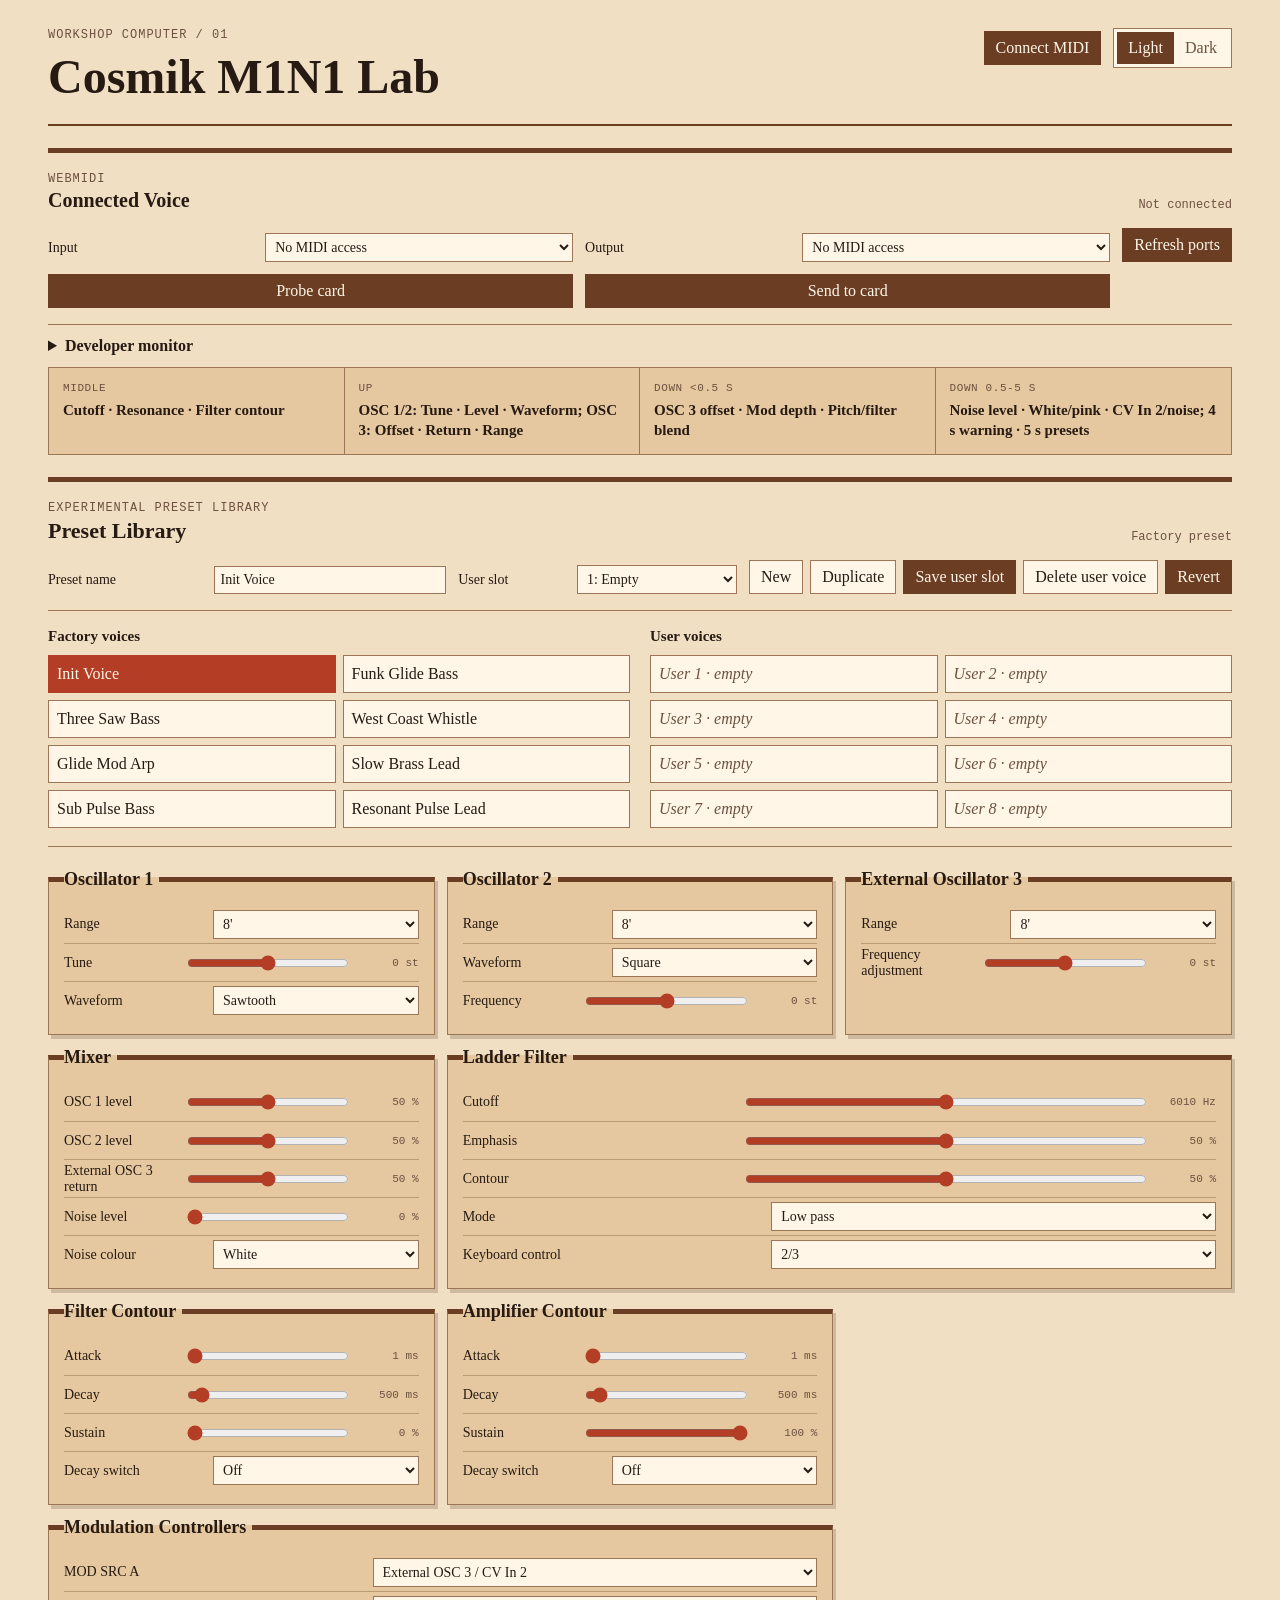
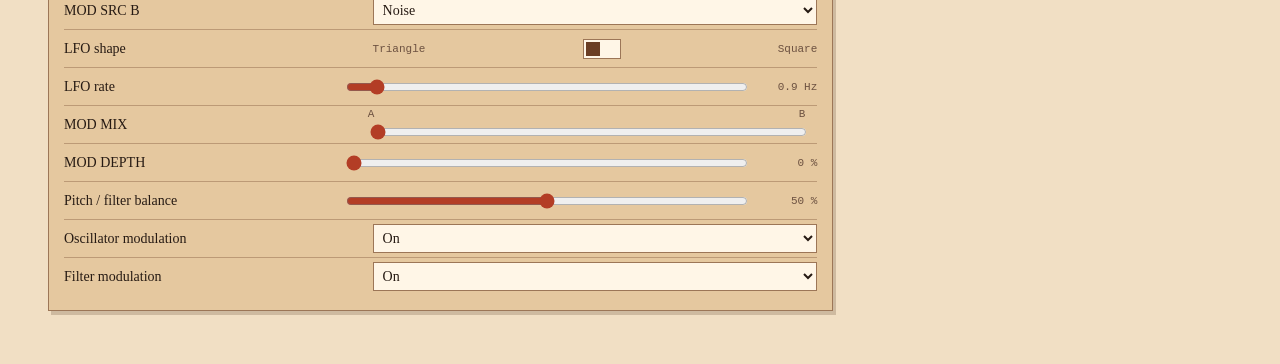
==== commit 548a4701: "updating modulation behaviour" ====
--- a/web/index.html
+++ b/web/index.html
@@ -148,8 +148,10 @@
       <fieldset class="module modulation wide">
         <legend>Modulation Controllers</legend>
         <label>MOD SRC A<select data-param="modulation.primarySource"><option selected>External OSC 3 / CV In 2</option><option>Filter contour</option></select></label>
-        <label>MOD SRC B<select data-param="modulation.secondarySource"><option selected>Noise</option><option>External MOD SOURCE / CV In 2</option></select></label>
-        <label>MOD MIX<input data-param="modulation.noiseBlend" data-unit="%" type="range" min="0" max="100" value="0"></label>
+        <label>MOD SRC B<select data-param="modulation.secondarySource"><option selected>Noise</option><option>External MOD SOURCE / CV In 2</option><option>Internal LFO</option></select></label>
+        <label class="toggle-control"><span>LFO shape</span><span class="toggle-positions"><span>Triangle</span><input aria-label="LFO square wave" data-param="modulation.lfoSquare" type="checkbox"><span>Square</span></span></label>
+        <label>LFO rate<input data-param="modulation.lfoRate" data-unit="Hz" type="range" min="0.05" max="14" step="0.05" value="0.9"></label>
+        <label class="mod-mix-control"><span>MOD MIX</span><span class="mod-mix-slider"><span>A</span><input data-no-readout data-param="modulation.noiseBlend" type="range" min="0" max="100" value="0"><span>B</span></span></label>
         <label>MOD DEPTH<input data-param="modulation.depth" data-unit="%" type="range" min="0" max="100" value="50"></label>
         <label>Pitch / filter balance<input data-param="modulation.blend" data-unit="%" type="range" min="0" max="100" value="50"></label>
         <label>Oscillator modulation<select data-param="modulation.oscillatorEnabled"><option selected>On</option><option>Off</option></select></label>
--- a/web/styles.css
+++ b/web/styles.css
@@ -66,6 +66,17 @@
 label:has(input[type="range"]) { grid-template-columns: minmax(0, 1fr) minmax(84px, 1.5fr) auto; }
 select { width: 100%; border: 1px solid var(--line); border-radius: 0; background: var(--control); color: var(--ink); padding: 5px; }
 input[type="range"] { width: 100%; accent-color: var(--accent); }
+.toggle-control { grid-template-columns: minmax(0, 1fr) minmax(84px, 1.5fr); }
+.toggle-positions { display: flex; align-items: center; justify-content: space-between; gap: 8px; color: var(--muted); font: 11px ui-monospace, SFMono-Regular, Menlo, monospace; }
+.toggle-positions input { appearance: none; width: 38px; height: 20px; margin: 0; border: 1px solid var(--line); background: var(--control); cursor: pointer; position: relative; }
+.toggle-positions input::after { content: ""; position: absolute; width: 14px; height: 14px; top: 2px; left: 2px; background: var(--wood); transition: transform 120ms ease; }
+.toggle-positions input:checked::after { transform: translateX(18px); background: var(--accent); }
+.mod-mix-control:has(input[type="range"]) { grid-template-columns: minmax(0, 1fr) minmax(84px, 1.5fr) auto; }
+.mod-mix-slider { grid-column: 2; min-width: 0; padding-top: 14px; position: relative; color: var(--muted); font: 11px ui-monospace, SFMono-Regular, Menlo, monospace; }
+.mod-mix-slider > span { position: absolute; top: 0; }
+.mod-mix-slider > span:first-child { left: 0; }
+.mod-mix-slider > span:last-child { right: 0; }
+.mod-mix-slider input[type="range"] { display: block; min-width: 0; width: 100%; }
 .range-readout {
   width: 9ch;
   color: var(--muted);
@@ -88,4 +99,4 @@
 .sysex-send { display: grid; grid-template-columns: minmax(0, 1fr) auto; gap: 12px; align-items: end; padding-bottom: 16px; }
 .sysex-send input { width: 100%; border: 1px solid var(--line); border-radius: 0; background: var(--control); color: var(--ink); padding: 5px; font: 12px ui-monospace, SFMono-Regular, Menlo, monospace; }
 @media (max-width: 900px) { .panel-map, .control-grid { grid-template-columns: repeat(2, minmax(0, 1fr)); } .panel-map div:nth-child(2) { border-right: 0; } .module.wide { grid-column: span 2; } .preset-layout { grid-template-columns: repeat(2, minmax(0, 1fr)); } .preset-actions { grid-column: span 2; justify-content: start; } }
-@media (max-width: 600px) { .topbar { align-items: center; } .topbar-actions { align-items: end; flex-direction: column; } .panel-map, .control-grid, .midi-ports, .preset-layout, .preset-banks { grid-template-columns: 1fr; } .panel-map div, .panel-map div:nth-child(2) { border-right: 0; border-bottom: 1px solid var(--line); } .panel-map div:last-child { border-bottom: 0; } .module.wide { grid-column: auto; } label, label:has(input[type="range"]), .sysex-send label { grid-template-columns: 1fr; gap: 4px; padding: 8px 0; } .range-readout { text-align: left; } .midi-tools-head, .developer-actions, .sysex-send { align-items: stretch; flex-direction: column; } .sysex-send { display: flex; } .preset-heading { align-items: start; flex-direction: column; } .preset-status { text-align: left; } .preset-actions { grid-column: auto; justify-content: start; } }
+@media (max-width: 600px) { .topbar { align-items: center; } .topbar-actions { align-items: end; flex-direction: column; } .panel-map, .control-grid, .midi-ports, .preset-layout, .preset-banks { grid-template-columns: 1fr; } .panel-map div, .panel-map div:nth-child(2) { border-right: 0; border-bottom: 1px solid var(--line); } .panel-map div:last-child { border-bottom: 0; } .module.wide { grid-column: auto; } label, label:has(input[type="range"]), .sysex-send label { grid-template-columns: 1fr; gap: 4px; padding: 8px 0; } .toggle-control, .mod-mix-control:has(input[type="range"]) { grid-template-columns: 1fr; } .mod-mix-slider { grid-column: auto; } .range-readout { text-align: left; } .midi-tools-head, .developer-actions, .sysex-send { align-items: stretch; flex-direction: column; } .sysex-send { display: flex; } .preset-heading { align-items: start; flex-direction: column; } .preset-status { text-align: left; } .preset-actions { grid-column: auto; justify-content: start; } }
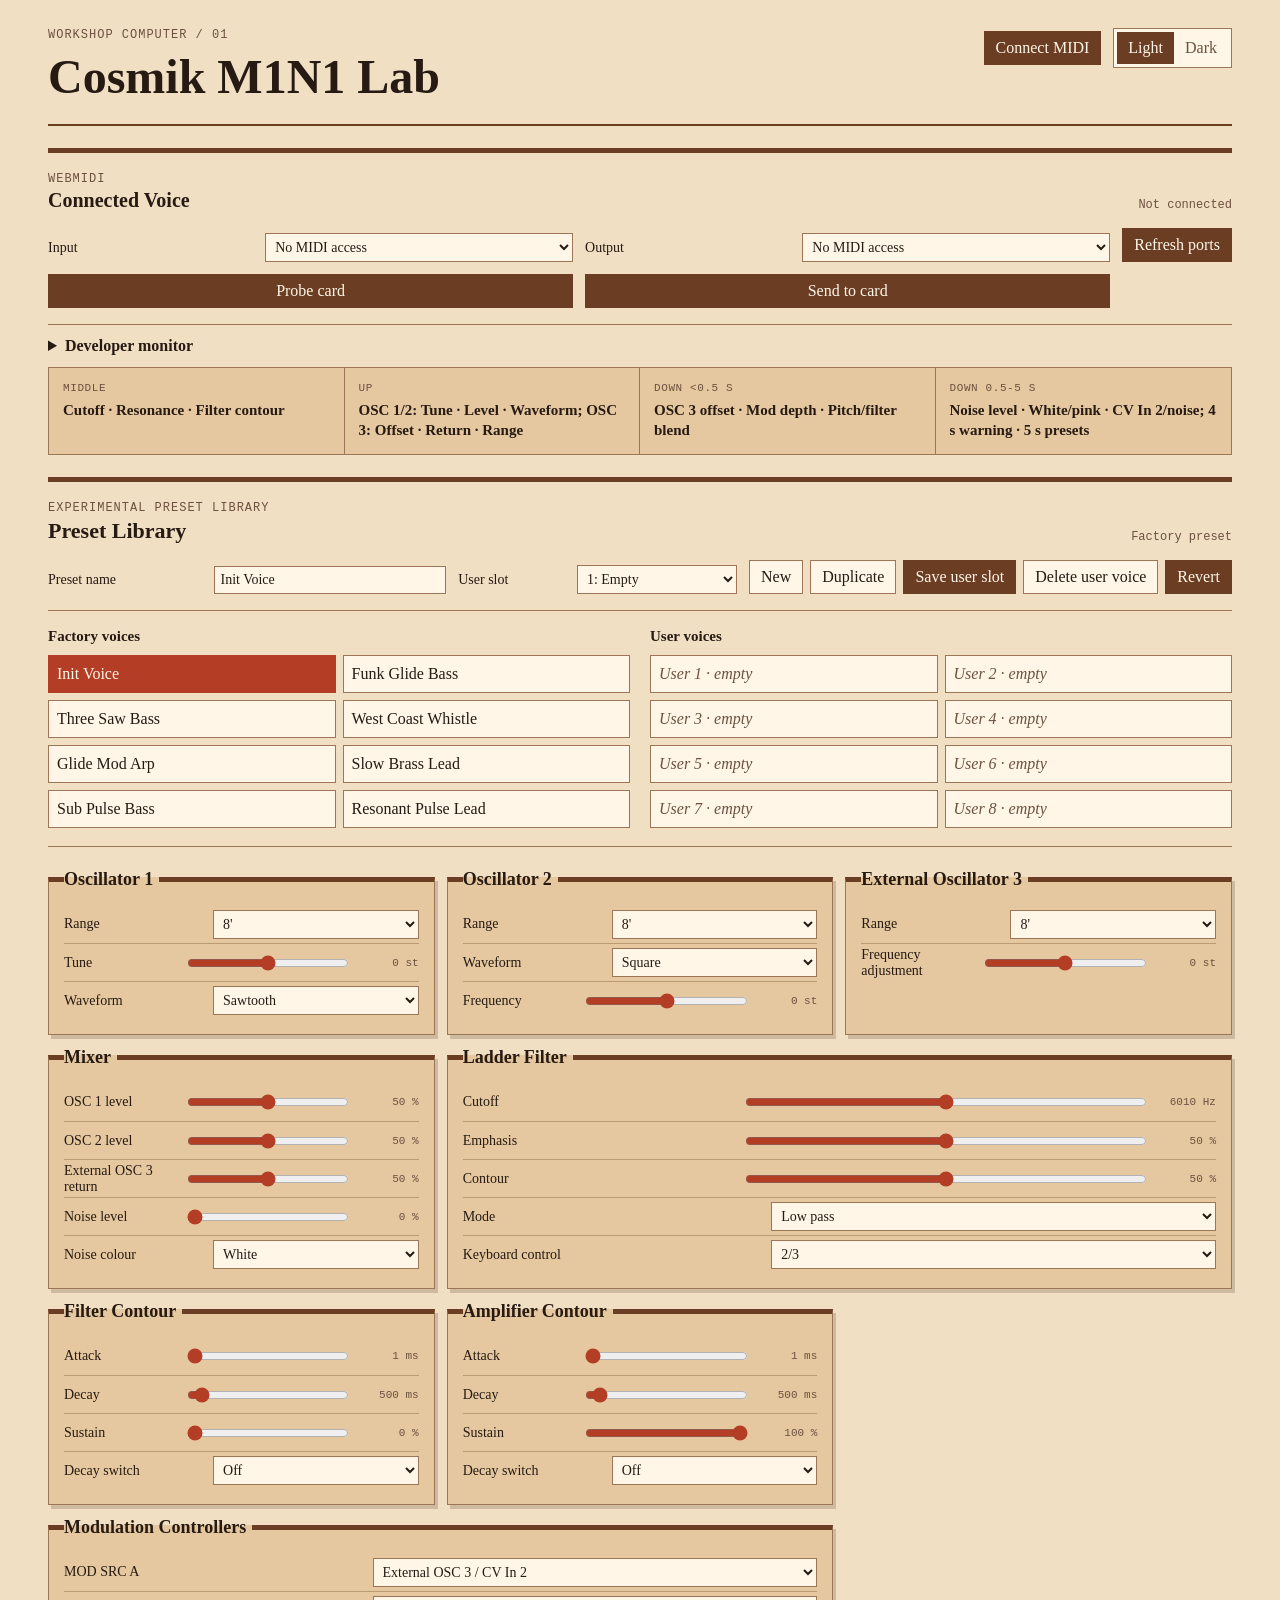
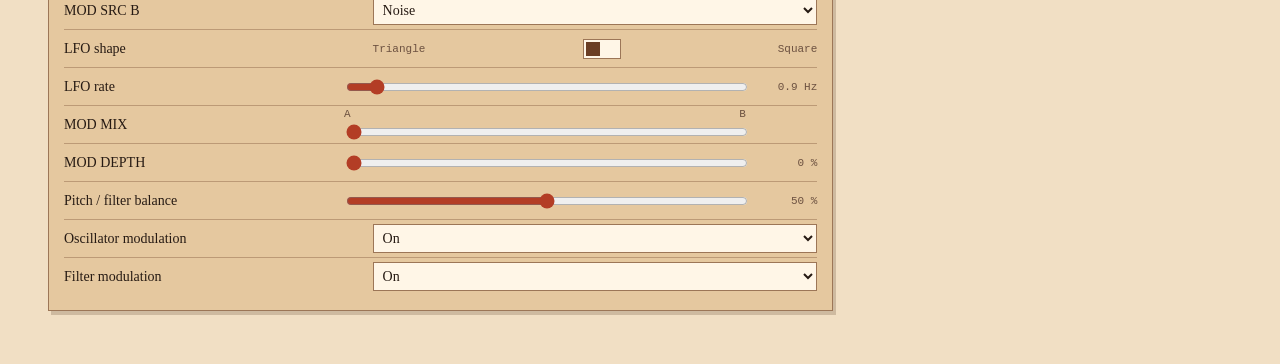
==== commit 2892912d: "updated modulation settings" ====
--- a/web/index.html
+++ b/web/index.html
@@ -151,7 +151,7 @@
         <label>MOD SRC B<select data-param="modulation.secondarySource"><option selected>Noise</option><option>External MOD SOURCE / CV In 2</option><option>Internal LFO</option></select></label>
         <label class="toggle-control"><span>LFO shape</span><span class="toggle-positions"><span>Triangle</span><input aria-label="LFO square wave" data-param="modulation.lfoSquare" type="checkbox"><span>Square</span></span></label>
         <label>LFO rate<input data-param="modulation.lfoRate" data-unit="Hz" type="range" min="0.05" max="14" step="0.05" value="0.9"></label>
-        <label class="mod-mix-control"><span>MOD MIX</span><span class="mod-mix-slider"><span>A</span><input data-no-readout data-param="modulation.noiseBlend" type="range" min="0" max="100" value="0"><span>B</span></span></label>
+        <label class="mod-mix-control"><span>MOD MIX</span><span class="mod-mix-slider"><span>A</span><input data-no-readout data-param="modulation.noiseBlend" type="range" min="0" max="100" value="0"><span>B</span></span><output aria-hidden="true" class="range-readout range-placeholder"></output></label>
         <label>MOD DEPTH<input data-param="modulation.depth" data-unit="%" type="range" min="0" max="100" value="50"></label>
         <label>Pitch / filter balance<input data-param="modulation.blend" data-unit="%" type="range" min="0" max="100" value="50"></label>
         <label>Oscillator modulation<select data-param="modulation.oscillatorEnabled"><option selected>On</option><option>Off</option></select></label>
--- a/web/styles.css
+++ b/web/styles.css
@@ -71,12 +71,12 @@
 .toggle-positions input { appearance: none; width: 38px; height: 20px; margin: 0; border: 1px solid var(--line); background: var(--control); cursor: pointer; position: relative; }
 .toggle-positions input::after { content: ""; position: absolute; width: 14px; height: 14px; top: 2px; left: 2px; background: var(--wood); transition: transform 120ms ease; }
 .toggle-positions input:checked::after { transform: translateX(18px); background: var(--accent); }
-.mod-mix-control:has(input[type="range"]) { grid-template-columns: minmax(0, 1fr) minmax(84px, 1.5fr) auto; }
-.mod-mix-slider { grid-column: 2; min-width: 0; padding-top: 14px; position: relative; color: var(--muted); font: 11px ui-monospace, SFMono-Regular, Menlo, monospace; }
+.mod-mix-slider { min-width: 0; padding-top: 14px; position: relative; color: var(--muted); font: 11px ui-monospace, SFMono-Regular, Menlo, monospace; }
 .mod-mix-slider > span { position: absolute; top: 0; }
 .mod-mix-slider > span:first-child { left: 0; }
 .mod-mix-slider > span:last-child { right: 0; }
 .mod-mix-slider input[type="range"] { display: block; min-width: 0; width: 100%; }
+.range-placeholder { visibility: hidden; }
 .range-readout {
   width: 9ch;
   color: var(--muted);
@@ -99,4 +99,4 @@
 .sysex-send { display: grid; grid-template-columns: minmax(0, 1fr) auto; gap: 12px; align-items: end; padding-bottom: 16px; }
 .sysex-send input { width: 100%; border: 1px solid var(--line); border-radius: 0; background: var(--control); color: var(--ink); padding: 5px; font: 12px ui-monospace, SFMono-Regular, Menlo, monospace; }
 @media (max-width: 900px) { .panel-map, .control-grid { grid-template-columns: repeat(2, minmax(0, 1fr)); } .panel-map div:nth-child(2) { border-right: 0; } .module.wide { grid-column: span 2; } .preset-layout { grid-template-columns: repeat(2, minmax(0, 1fr)); } .preset-actions { grid-column: span 2; justify-content: start; } }
-@media (max-width: 600px) { .topbar { align-items: center; } .topbar-actions { align-items: end; flex-direction: column; } .panel-map, .control-grid, .midi-ports, .preset-layout, .preset-banks { grid-template-columns: 1fr; } .panel-map div, .panel-map div:nth-child(2) { border-right: 0; border-bottom: 1px solid var(--line); } .panel-map div:last-child { border-bottom: 0; } .module.wide { grid-column: auto; } label, label:has(input[type="range"]), .sysex-send label { grid-template-columns: 1fr; gap: 4px; padding: 8px 0; } .toggle-control, .mod-mix-control:has(input[type="range"]) { grid-template-columns: 1fr; } .mod-mix-slider { grid-column: auto; } .range-readout { text-align: left; } .midi-tools-head, .developer-actions, .sysex-send { align-items: stretch; flex-direction: column; } .sysex-send { display: flex; } .preset-heading { align-items: start; flex-direction: column; } .preset-status { text-align: left; } .preset-actions { grid-column: auto; justify-content: start; } }
+@media (max-width: 600px) { .topbar { align-items: center; } .topbar-actions { align-items: end; flex-direction: column; } .panel-map, .control-grid, .midi-ports, .preset-layout, .preset-banks { grid-template-columns: 1fr; } .panel-map div, .panel-map div:nth-child(2) { border-right: 0; border-bottom: 1px solid var(--line); } .panel-map div:last-child { border-bottom: 0; } .module.wide { grid-column: auto; } label, label:has(input[type="range"]), .sysex-send label { grid-template-columns: 1fr; gap: 4px; padding: 8px 0; } .toggle-control { grid-template-columns: 1fr; } .range-placeholder { display: none; } .range-readout { text-align: left; } .midi-tools-head, .developer-actions, .sysex-send { align-items: stretch; flex-direction: column; } .sysex-send { display: flex; } .preset-heading { align-items: start; flex-direction: column; } .preset-status { text-align: left; } .preset-actions { grid-column: auto; justify-content: start; } }
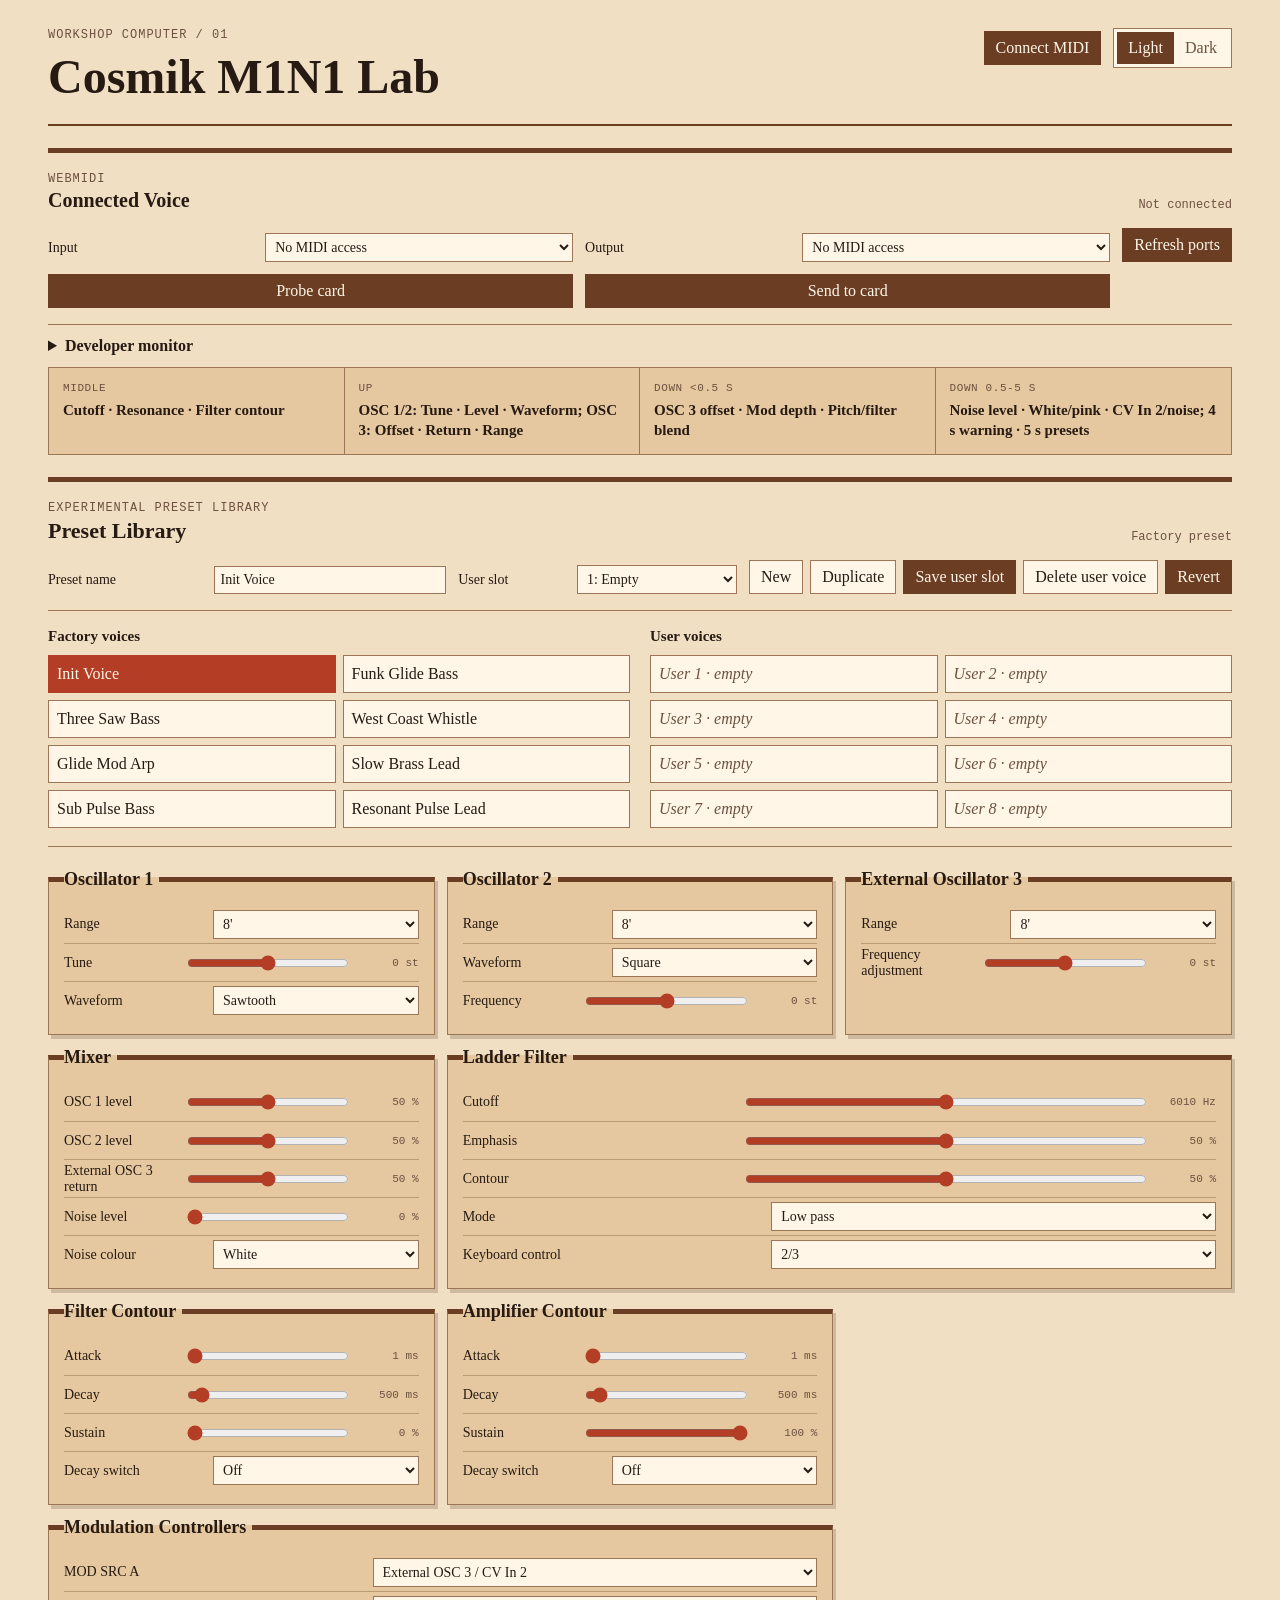
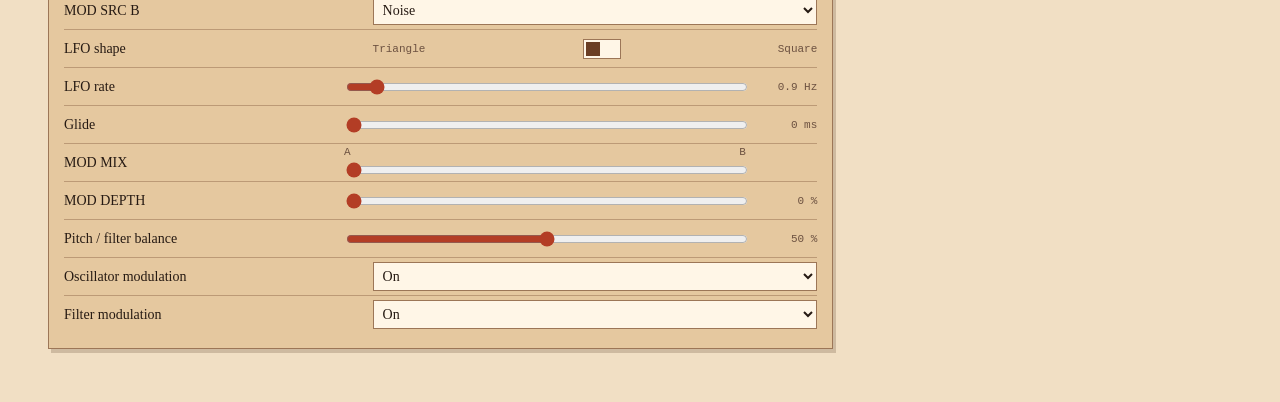
==== commit 6ced1b05: "further updates" ====
--- a/web/index.html
+++ b/web/index.html
@@ -151,6 +151,7 @@
         <label>MOD SRC B<select data-param="modulation.secondarySource"><option selected>Noise</option><option>External MOD SOURCE / CV In 2</option><option>Internal LFO</option></select></label>
         <label class="toggle-control"><span>LFO shape</span><span class="toggle-positions"><span>Triangle</span><input aria-label="LFO square wave" data-param="modulation.lfoSquare" type="checkbox"><span>Square</span></span></label>
         <label>LFO rate<input data-param="modulation.lfoRate" data-unit="Hz" type="range" min="0.05" max="14" step="0.05" value="0.9"></label>
+        <label>Glide<input data-param="modulation.glide" data-unit="ms" type="range" min="0" max="2000" step="10" value="0"></label>
         <label class="mod-mix-control"><span>MOD MIX</span><span class="mod-mix-slider"><span>A</span><input data-no-readout data-param="modulation.noiseBlend" type="range" min="0" max="100" value="0"><span>B</span></span><output aria-hidden="true" class="range-readout range-placeholder"></output></label>
         <label>MOD DEPTH<input data-param="modulation.depth" data-unit="%" type="range" min="0" max="100" value="50"></label>
         <label>Pitch / filter balance<input data-param="modulation.blend" data-unit="%" type="range" min="0" max="100" value="50"></label>
